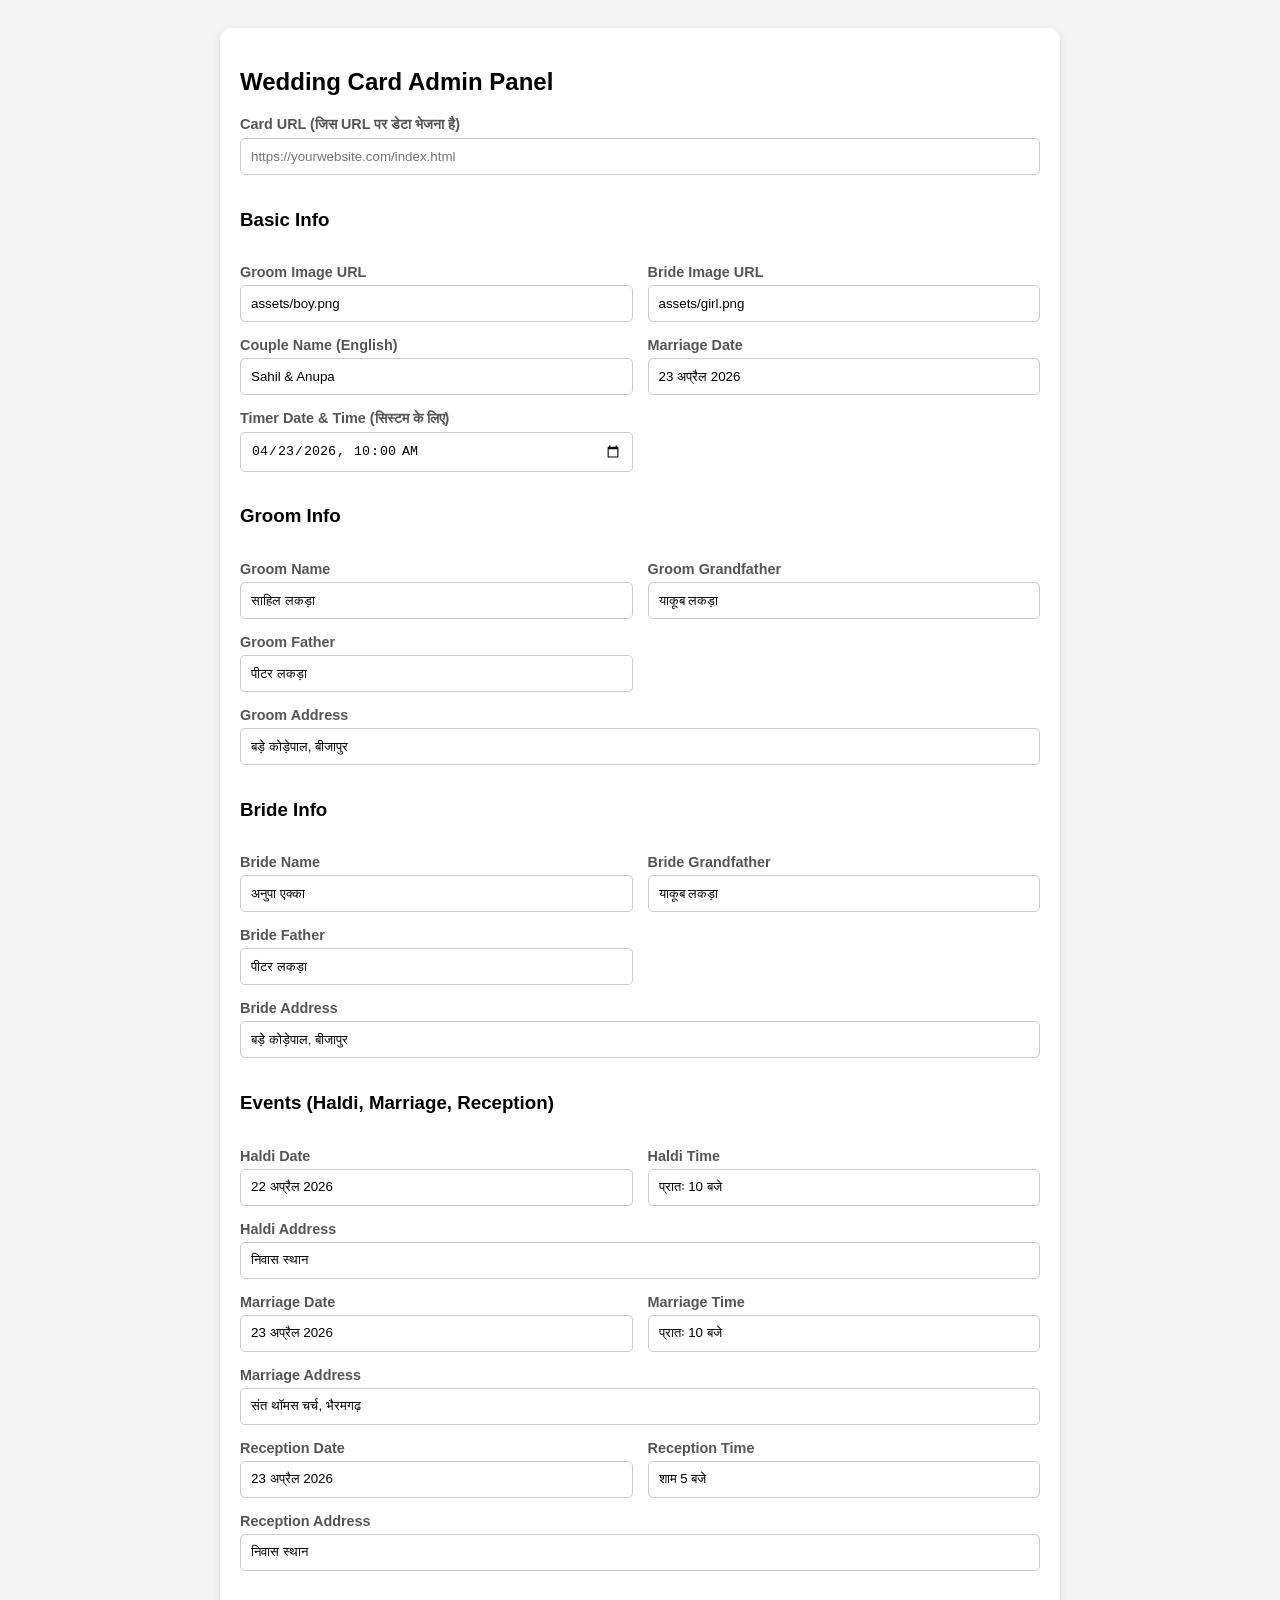
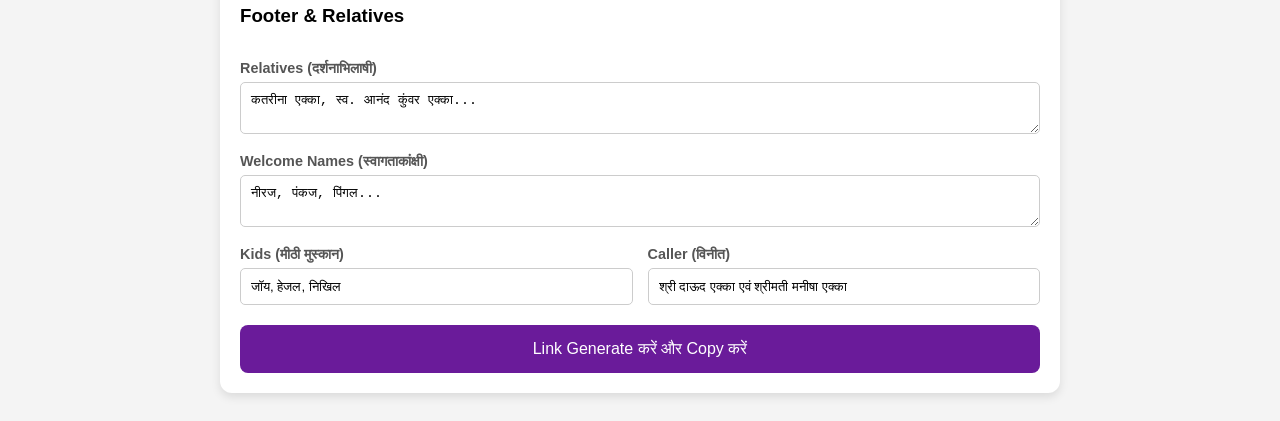
==== index.html @ 6f0436c8 "Add files via upload" ====
<!DOCTYPE html>
<html lang="hi">
<head>
    <meta charset="UTF-8">
    <title>Wedding Card Link Generator</title>
    <style>
        body {
            font-family: sans-serif;
            background: #f4f4f4;
            padding: 20px;
        }
        .admin-card {
            max-width: 800px;
            margin: auto;
            background: white;
            padding: 20px;
            border-radius: 12px;
            box-shadow: 0 4px 10px rgba(0,0,0,0.1);
        }
        .grid {
            display: grid;
            grid-template-columns: 1fr 1fr;
            gap: 15px;
        }
        .full {
            grid-column: span 2;
        }
        label {
            display: block;
            font-weight: bold;
            margin-bottom: 5px;
            color: #555;
            font-size: 0.9rem;
        }
        input, textarea {
            width: 100%;
            padding: 10px;
            border: 1px solid #ccc;
            border-radius: 5px;
            box-sizing: border-box;
        }
        button {
            background: #6a1b9a;
            color: white;
            border: none;
            padding: 15px;
            border-radius: 8px;
            cursor: pointer;
            width: 100%;
            font-size: 1rem;
            margin-top: 20px;
            transition: background 0.3s;
        }
        button:hover {
            background: #4a148c;
        }
        button:disabled {
            background: #9c27b0;
            cursor: not-allowed;
        }
        #result {
            margin-top: 20px;
            background: #e8f5e9;
            padding: 15px;
            border-radius: 8px;
            display: none;
            word-break: break-all;
        }
        .short-link {
            font-size: 1.2rem;
            color: #d32f2f;
            font-weight: bold;
            margin-bottom: 10px;
            display: block;
        }
    </style>
</head>
<body>

    <div class="admin-card">
        <h2>Wedding Card Admin Panel</h2>
        <div class="grid">
            <div class="full">
                <label>Card URL (जिस URL पर डेटा भेजना है)</label>
                <input type="text" id="baseUrl" placeholder="https://yourwebsite.com/index.html">
            </div>

            <div class="full">
                <h3>Basic Info</h3>
            </div>
            <div>
                <label>Groom Image URL</label><input type="text" id="g_Image" value="assets/boy.png">
            </div>
            <div>
                <label>Bride Image URL</label><input type="text" id="b_Image" value="assets/girl.png">
            </div>

            <div>
                <label>Couple Name (English)</label><input type="text" id="coupleEnglishName" value="Sahil & Anupa">
            </div>
            <div>
                <label>Marriage Date</label><input type="text" id="marriageDate" value="23 अप्रैल 2026">
            </div>
            <div>
                <label>Timer Date & Time (सिस्टम के लिए)</label><input type="datetime-local" id="timerDate" value="2026-04-23T10:00">
            </div>


            <div class="full">
                <h3>Groom Info</h3>
            </div>
            <div>
                <label>Groom Name</label><input type="text" id="g_Name" value="साहिल लकड़ा">
            </div>
            <div>
                <label>Groom Grandfather</label><input type="text" id="g_grandfatherName" value="याकूब लकड़ा">
            </div>
            <div>
                <label>Groom Father</label><input type="text" id="g_fatherName" value="पीटर लकड़ा">
            </div>
            <div class="full">
                <label>Groom Address</label><input type="text" id="g_Address" value="बड़े कोड़ेपाल, बीजापुर">
            </div>

            <div class="full">
                <h3>Bride Info</h3>
            </div>
            <div>
                <label>Bride Name</label><input type="text" id="b_Name" value="अनुपा एक्का">
            </div>
            <div>
                <label>Bride Grandfather</label><input type="text" id="b_grandfatherName" value="याकूब लकड़ा">
            </div>
            <div>
                <label>Bride Father</label><input type="text" id="b_fatherName" value="पीटर लकड़ा">
            </div>
            <div class="full">
                <label>Bride Address</label><input type="text" id="b_Address" value="बड़े कोड़ेपाल, बीजापुर">
            </div>

            <div class="full">
                <h3>Events (Haldi, Marriage, Reception)</h3>
            </div>

            <div>
                <label>Haldi Date</label><input type="text" id="haldiDate" value="22 अप्रैल 2026">
            </div>
            <div>
                <label>Haldi Time</label><input type="text" id="haldiTime" value="प्रातः 10 बजे">
            </div>
            <div class="full">
                <label>Haldi Address</label><input type="text" id="haldiAddress" value="निवास स्थान">
            </div>

            <div>
                <label>Marriage Date</label><input type="text" id="marriageDate" value="23 अप्रैल 2026">
            </div>
            <div>
                <label>Marriage Time</label><input type="text" id="marriageTime" value="प्रातः 10 बजे">
            </div>
            <div class="full">
                <label>Marriage Address</label><input type="text" id="marriageAddress" value="संत थॉमस चर्च, भैरमगढ़">
            </div>

            <div>
                <label>Reception Date</label><input type="text" id="receptionDate" value="23 अप्रैल 2026">
            </div>
            <div>
                <label>Reception Time</label><input type="text" id="receptionTime" value="शाम 5 बजे">
            </div>
            <div class="full">
                <label>Reception Address</label><input type="text" id="receptionAddress" value="निवास स्थान">
            </div>

            <div class="full">
                <h3>Footer & Relatives</h3>
            </div>
            <div class="full">
                <label>Relatives (दर्शनाभिलाषी)</label><textarea id="b_relativesName">कतरीना एक्का, स्व. आनंद कुंवर एक्का...</textarea>
            </div>
            <div class="full">
                <label>Welcome Names (स्वागताकांक्षी)</label><textarea id="b_welcomeName">नीरज, पंकज, पिंगल...</textarea>
            </div>
            <div>
                <label>Kids (मीठी मुस्कान)</label><input type="text" id="b_childrenName" value="जॉय, हेजल, निखिल">
            </div>
            <div>
                <label>Caller (विनीत)</label><input type="text" id="b_callerName" value="श्री दाऊद एक्का एवं श्रीमती मनीषा एक्का">
            </div>
        </div>

        <button id="genBtn" onclick="generateLink()">Link Generate करें और Copy करें</button>

        <div id="result">
            <span class="short-link" id="shortLinkText"></span>
            <strong>Original Long Link:</strong><br>
            <span id="linkText" style="font-size: 0.8rem; color: #666;"></span>
        </div>
    </div>

    <script>
        
        
        // keval ek hi script hai single script hai
        async function generateLink() {
            const baseUrlInput = document.getElementById('baseUrl').value;
            const btn = document.getElementById('genBtn');

            if (!baseUrlInput) {
                alert("कृपया Base URL डालें (जैसे: https://yourwebsite.com/index.html)");
                return;
            }

            // Button Loading State
            btn.disabled = true;
            btn.innerText = "लिंक बन रहा है, कृपया प्रतीक्षा करें...";

            let baseUrl = baseUrlInput.split('?')[0];

            // Added Missing Reception Fields here
            const fields = [
                'coupleEnglishName',
                'g_Image',
                'b_Image',
                'g_Name',
                'g_grandfatherName',
                'g_fatherName',
                'g_Address',
                'b_Name',
                'b_grandfatherName',
                'b_fatherName',
                'b_Address',
                'haldiDate',
                'haldiTime',
                'haldiAddress',
                'marriageDate',
                'timerDate',
                'marriageTime',
                'marriageAddress',
                'receptionDate',
                'receptionTime',
                'receptionAddress',
                'b_relativesName',
                'b_welcomeName',
                'b_childrenName',
                'b_callerName'
            ];

            let data = {};
            fields.forEach(id => {
                const val = document.getElementById(id).value;
                data[id] = val;
            });

            try {
                // Encoding Data
                const jsonStr = JSON.stringify(data);
                const utf8Str = unescape(encodeURIComponent(jsonStr));
                const base64 = btoa(utf8Str);
                const safeBase64 = base64.replace(/\+/g, '-').replace(/\//g, '_').replace(/=+$/, '');
                const finalLongLink = baseUrl + "?v=" + safeBase64;

                // TinyURL API Call for Shortening
                const response = await fetch(`https://tinyurl.com/api-create.php?url=${encodeURIComponent(finalLongLink)}`);

                if (response.ok) {
                    const shortUrl = await response.text();

                    document.getElementById('result').style.display = 'block';
                    document.getElementById('shortLinkText').innerText = "Short Link: " + shortUrl;
                    document.getElementById('linkText').innerText = finalLongLink;

                    // Copy Short Link to Clipboard
                    await navigator.clipboard.writeText(shortUrl);
                    alert("छोटा लिंक सफलतापूर्वक जनरेट और कॉपी हो गया है!");
                } else {
                    throw new Error("Shortener API failed");
                }

            } catch (err) {
                console.error(err);
                alert("लिंक छोटा करने में समस्या आई। लंबा लिंक दिखाया जा रहा है।");
                // Fallback to Long Link if API fails
                document.getElementById('result').style.display = 'block';
                document.getElementById('linkText').innerText = finalLongLink;
            } finally {
                // Reset Button
                btn.disabled = false;
                btn.innerText = "Link Generate करें और Copy करें";
            }
        }
    </script>

</body>
</html>
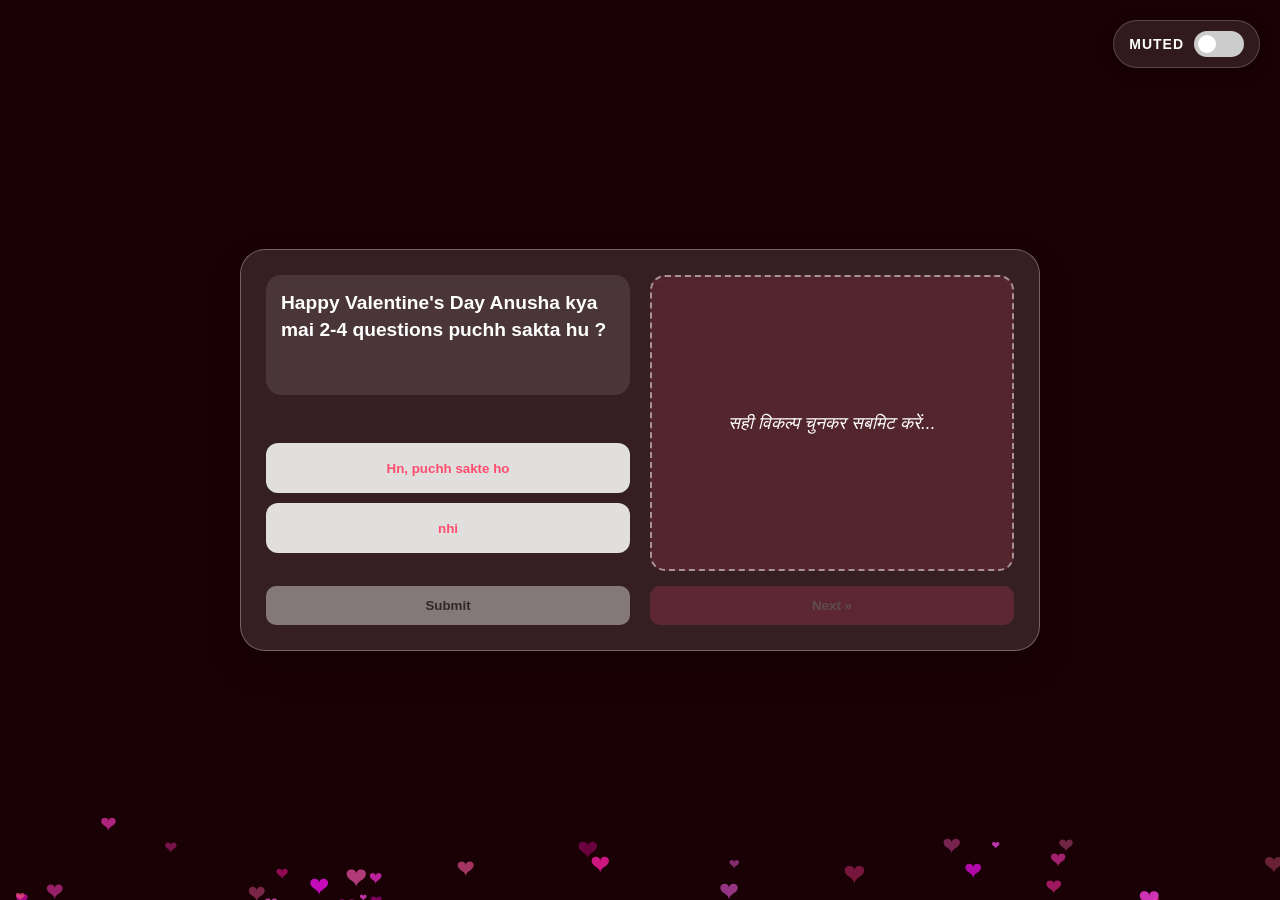
==== commit e8c2fcd7: "Rename anusha.html to index.html" ====
--- a/index.html
+++ b/index.html
@@ -2,294 +2,84 @@
 <html lang="hi">
 <head>
     <meta charset="UTF-8">
-    <title>Wedding Card Link Generator</title>
-    <style>
-        body {
-            font-family: sans-serif;
-            background: #f4f4f4;
-            padding: 20px;
-        }
-        .admin-card {
-            max-width: 800px;
-            margin: auto;
-            background: white;
-            padding: 20px;
-            border-radius: 12px;
-            box-shadow: 0 4px 10px rgba(0,0,0,0.1);
-        }
-        .grid {
-            display: grid;
-            grid-template-columns: 1fr 1fr;
-            gap: 15px;
-        }
-        .full {
-            grid-column: span 2;
-        }
-        label {
-            display: block;
-            font-weight: bold;
-            margin-bottom: 5px;
-            color: #555;
-            font-size: 0.9rem;
-        }
-        input, textarea {
-            width: 100%;
-            padding: 10px;
-            border: 1px solid #ccc;
-            border-radius: 5px;
-            box-sizing: border-box;
-        }
-        button {
-            background: #6a1b9a;
-            color: white;
-            border: none;
-            padding: 15px;
-            border-radius: 8px;
-            cursor: pointer;
-            width: 100%;
-            font-size: 1rem;
-            margin-top: 20px;
-            transition: background 0.3s;
-        }
-        button:hover {
-            background: #4a148c;
-        }
-        button:disabled {
-            background: #9c27b0;
-            cursor: not-allowed;
-        }
-        #result {
-            margin-top: 20px;
-            background: #e8f5e9;
-            padding: 15px;
-            border-radius: 8px;
-            display: none;
-            word-break: break-all;
-        }
-        .short-link {
-            font-size: 1.2rem;
-            color: #d32f2f;
-            font-weight: bold;
-            margin-bottom: 10px;
-            display: block;
-        }
-    </style>
+    <meta name="viewport" content="width=device-width, initial-scale=1.0">
+    <title>Love Animated Background</title>
+    <link rel="stylesheet" href="style.css">
+    
+    
 </head>
 <body>
 
-    <div class="admin-card">
-        <h2>Wedding Card Admin Panel</h2>
-        <div class="grid">
-            <div class="full">
-                <label>Card URL (जिस URL पर डेटा भेजना है)</label>
-                <input type="text" id="baseUrl" placeholder="https://yourwebsite.com/index.html">
+
+
+
+    <canvas id="heartCanvas"></canvas>
+
+
+
+    <audio id="bgMusic" loop>
+        <source src="mood.mp3" type="audio/mpeg">
+        आपका ब्राउज़र ऑडियो टैग को सपोर्ट नहीं करता है।
+    </audio>
+
+
+
+    <div class="music-controller">
+        <span class="status-text" id="musicStatus">Muted</span>
+        <label class="switch">
+            <input type="checkbox" id="musicToggle">
+            <span class="slider"></span>
+        </label>
+    </div>
+
+
+
+    <div class="quiz-wrapper">
+        <div class="quiz-card" id="quizCard">
+
+
+            <div class="card-content" id="mainQuizUI">
+                <div class="box-left">
+                    <div class="question-container">
+                        <h2 id="questionText">सवाल लोड हो रहा है...</h2>
+                    </div>
+                    <div class="options-container" id="optionsBox">
+                        <button class="option-btn" id="optA" onclick="selectOption(0)"></button>
+                        <button class="option-btn" id="optB" onclick="selectOption(1)"></button>
+                    </div>
+                    <button id="submitBtn" onclick="submitAnswer()" disabled>Submit</button>
+                </div>
+
+                <div class="box-right">
+                    <div class="response-box" id="responseDisplay">
+                        सही विकल्प चुनकर सबमिट करें...
+                    </div>
+                    <button id="nextBtn" onclick="nextQuestion()" disabled>Next &raquo;</button>
+                </div>
             </div>
 
-            <div class="full">
-                <h3>Basic Info</h3>
+            <div class="final-container" id="finalMsg" style="display: none;">
+                
+                <p>
+                    HAPPY VALENTINE'S DAY ANUSHA 🤗
+                </p>
+                <p>
+                    <br> your gift is here
+                </p>
+                <a href="https://youtube.com/shorts/TMDl5xhjgIE?si=Tup3Hl7WNehYfUTs" target="_blank" class="yt-link">Open 💌</a>
             </div>
-            <div>
-                <label>Groom Image URL</label><input type="text" id="g_Image" value="assets/boy.png">
-            </div>
-            <div>
-                <label>Bride Image URL</label><input type="text" id="b_Image" value="assets/girl.png">
-            </div>
-
-            <div>
-                <label>Couple Name (English)</label><input type="text" id="coupleEnglishName" value="Sahil & Anupa">
-            </div>
-            <div>
-                <label>Marriage Date</label><input type="text" id="marriageDate" value="23 अप्रैल 2026">
-            </div>
-            <div>
-                <label>Timer Date & Time (सिस्टम के लिए)</label><input type="datetime-local" id="timerDate" value="2026-04-23T10:00">
-            </div>
-
-
-            <div class="full">
-                <h3>Groom Info</h3>
-            </div>
-            <div>
-                <label>Groom Name</label><input type="text" id="g_Name" value="साहिल लकड़ा">
-            </div>
-            <div>
-                <label>Groom Grandfather</label><input type="text" id="g_grandfatherName" value="याकूब लकड़ा">
-            </div>
-            <div>
-                <label>Groom Father</label><input type="text" id="g_fatherName" value="पीटर लकड़ा">
-            </div>
-            <div class="full">
-                <label>Groom Address</label><input type="text" id="g_Address" value="बड़े कोड़ेपाल, बीजापुर">
-            </div>
-
-            <div class="full">
-                <h3>Bride Info</h3>
-            </div>
-            <div>
-                <label>Bride Name</label><input type="text" id="b_Name" value="अनुपा एक्का">
-            </div>
-            <div>
-                <label>Bride Grandfather</label><input type="text" id="b_grandfatherName" value="याकूब लकड़ा">
-            </div>
-            <div>
-                <label>Bride Father</label><input type="text" id="b_fatherName" value="पीटर लकड़ा">
-            </div>
-            <div class="full">
-                <label>Bride Address</label><input type="text" id="b_Address" value="बड़े कोड़ेपाल, बीजापुर">
-            </div>
-
-            <div class="full">
-                <h3>Events (Haldi, Marriage, Reception)</h3>
-            </div>
-
-            <div>
-                <label>Haldi Date</label><input type="text" id="haldiDate" value="22 अप्रैल 2026">
-            </div>
-            <div>
-                <label>Haldi Time</label><input type="text" id="haldiTime" value="प्रातः 10 बजे">
-            </div>
-            <div class="full">
-                <label>Haldi Address</label><input type="text" id="haldiAddress" value="निवास स्थान">
-            </div>
-
-            <div>
-                <label>Marriage Date</label><input type="text" id="marriageDate" value="23 अप्रैल 2026">
-            </div>
-            <div>
-                <label>Marriage Time</label><input type="text" id="marriageTime" value="प्रातः 10 बजे">
-            </div>
-            <div class="full">
-                <label>Marriage Address</label><input type="text" id="marriageAddress" value="संत थॉमस चर्च, भैरमगढ़">
-            </div>
-
-            <div>
-                <label>Reception Date</label><input type="text" id="receptionDate" value="23 अप्रैल 2026">
-            </div>
-            <div>
-                <label>Reception Time</label><input type="text" id="receptionTime" value="शाम 5 बजे">
-            </div>
-            <div class="full">
-                <label>Reception Address</label><input type="text" id="receptionAddress" value="निवास स्थान">
-            </div>
-
-            <div class="full">
-                <h3>Footer & Relatives</h3>
-            </div>
-            <div class="full">
-                <label>Relatives (दर्शनाभिलाषी)</label><textarea id="b_relativesName">कतरीना एक्का, स्व. आनंद कुंवर एक्का...</textarea>
-            </div>
-            <div class="full">
-                <label>Welcome Names (स्वागताकांक्षी)</label><textarea id="b_welcomeName">नीरज, पंकज, पिंगल...</textarea>
-            </div>
-            <div>
-                <label>Kids (मीठी मुस्कान)</label><input type="text" id="b_childrenName" value="जॉय, हेजल, निखिल">
-            </div>
-            <div>
-                <label>Caller (विनीत)</label><input type="text" id="b_callerName" value="श्री दाऊद एक्का एवं श्रीमती मनीषा एक्का">
-            </div>
-        </div>
-
-        <button id="genBtn" onclick="generateLink()">Link Generate करें और Copy करें</button>
-
-        <div id="result">
-            <span class="short-link" id="shortLinkText"></span>
-            <strong>Original Long Link:</strong><br>
-            <span id="linkText" style="font-size: 0.8rem; color: #666;"></span>
         </div>
     </div>
 
-    <script>
+
+
+
+
+
+
+
+    <script src="script.js">
         
-        
-        // keval ek hi script hai single script hai
-        async function generateLink() {
-            const baseUrlInput = document.getElementById('baseUrl').value;
-            const btn = document.getElementById('genBtn');
-
-            if (!baseUrlInput) {
-                alert("कृपया Base URL डालें (जैसे: https://yourwebsite.com/index.html)");
-                return;
-            }
-
-            // Button Loading State
-            btn.disabled = true;
-            btn.innerText = "लिंक बन रहा है, कृपया प्रतीक्षा करें...";
-
-            let baseUrl = baseUrlInput.split('?')[0];
-
-            // Added Missing Reception Fields here
-            const fields = [
-                'coupleEnglishName',
-                'g_Image',
-                'b_Image',
-                'g_Name',
-                'g_grandfatherName',
-                'g_fatherName',
-                'g_Address',
-                'b_Name',
-                'b_grandfatherName',
-                'b_fatherName',
-                'b_Address',
-                'haldiDate',
-                'haldiTime',
-                'haldiAddress',
-                'marriageDate',
-                'timerDate',
-                'marriageTime',
-                'marriageAddress',
-                'receptionDate',
-                'receptionTime',
-                'receptionAddress',
-                'b_relativesName',
-                'b_welcomeName',
-                'b_childrenName',
-                'b_callerName'
-            ];
-
-            let data = {};
-            fields.forEach(id => {
-                const val = document.getElementById(id).value;
-                data[id] = val;
-            });
-
-            try {
-                // Encoding Data
-                const jsonStr = JSON.stringify(data);
-                const utf8Str = unescape(encodeURIComponent(jsonStr));
-                const base64 = btoa(utf8Str);
-                const safeBase64 = base64.replace(/\+/g, '-').replace(/\//g, '_').replace(/=+$/, '');
-                const finalLongLink = baseUrl + "?v=" + safeBase64;
-
-                // TinyURL API Call for Shortening
-                const response = await fetch(`https://tinyurl.com/api-create.php?url=${encodeURIComponent(finalLongLink)}`);
-
-                if (response.ok) {
-                    const shortUrl = await response.text();
-
-                    document.getElementById('result').style.display = 'block';
-                    document.getElementById('shortLinkText').innerText = "Short Link: " + shortUrl;
-                    document.getElementById('linkText').innerText = finalLongLink;
-
-                    // Copy Short Link to Clipboard
-                    await navigator.clipboard.writeText(shortUrl);
-                    alert("छोटा लिंक सफलतापूर्वक जनरेट और कॉपी हो गया है!");
-                } else {
-                    throw new Error("Shortener API failed");
-                }
-
-            } catch (err) {
-                console.error(err);
-                alert("लिंक छोटा करने में समस्या आई। लंबा लिंक दिखाया जा रहा है।");
-                // Fallback to Long Link if API fails
-                document.getElementById('result').style.display = 'block';
-                document.getElementById('linkText').innerText = finalLongLink;
-            } finally {
-                // Reset Button
-                btn.disabled = false;
-                btn.innerText = "Link Generate करें और Copy करें";
-            }
-        }
     </script>
-
 </body>
-</html>+</html>
--- a/style.css
+++ b/style.css
@@ -0,0 +1,277 @@
+/* मार्जिन और पैडिंग को पूरी तरह खत्म करना */
+* {
+    margin: 0;
+    padding: 0;
+    box-sizing: border-box;
+}
+
+body {
+    width: 100vw;
+    height: 100vh;
+    overflow: hidden;
+    /* स्क्रॉल बार छुपाने के लिए */
+    background-color: #1a0105;
+    /* गहरा रेड/ब्लैक थीम */
+    font-family: 'Arial', sans-serif;
+}
+
+#heartCanvas {
+    position: absolute;
+    top: 0;
+    left: 0;
+    width: 100%;
+    height: 100%;
+    z-index: -1;
+    /* ताकि कंटेंट इसके ऊपर रहे */
+}
+
+
+
+
+
+
+
+
+
+
+
+
+
+
+
+/* कंट्रोलर को टॉप राइट में फिक्स करना */
+.music-controller {
+    position: fixed;
+    top: 20px;
+    right: 20px;
+    display: flex;
+    align-items: center;
+    gap: 10px;
+    background: rgba(255, 255, 255, 0.1);
+    /* हल्का ट्रांसपेरेंट */
+    padding: 10px 15px;
+    border-radius: 50px;
+    backdrop-filter: blur(10px);
+    /* ग्लास इफेक्ट */
+    border: 1px solid rgba(255, 255, 255, 0.2);
+    z-index: 1000;
+    box-shadow: 0 4px 15px rgba(0, 0, 0, 0.3);
+}
+
+.status-text {
+    color: white;
+    font-size: 14px;
+    font-weight: bold;
+    text-transform: uppercase;
+    letter-spacing: 1px;
+}
+
+/* टॉगल स्विच का मुख्य ढांचा */
+.switch {
+    position: relative;
+    display: inline-block;
+    width: 50px;
+    height: 26px;
+}
+
+/* चेकबॉक्स को छुपाना */
+.switch input {
+    opacity: 0;
+    width: 0;
+    height: 0;
+}
+
+/* स्लाइडर की डिजाइन */
+.slider {
+    position: absolute;
+    cursor: pointer;
+    top: 0;
+    left: 0;
+    right: 0;
+    bottom: 0;
+    background-color: #ccc;
+    transition: .4s;
+    border-radius: 34px;
+}
+
+.slider:before {
+    position: absolute;
+    content: "";
+    height: 18px;
+    width: 18px;
+    left: 4px;
+    bottom: 4px;
+    background-color: white;
+    transition: .4s;
+    border-radius: 50%;
+}
+
+/* एक्टिव होने पर रंग (Unmute) */
+input:checked + .slider {
+    background-color: #ff4d6d;
+    /* लव थीम से मैच करता हुआ पिंक/रेड */
+}
+
+input:checked + .slider:before {
+    transform: translateX(24px);
+}
+
+
+
+
+
+
+
+
+
+
+
+/* quiz ---------------*/
+
+/* Container adjustments */
+.quiz-wrapper {
+    position: absolute;
+    top: 50%;
+    left: 50%;
+    transform: translate(-50%, -50%);
+    width: 95%;
+    max-width: 800px;
+    /* चौड़ाई बढ़ाई गई ताकि दो बॉक्स आ सकें */
+}
+
+.quiz-card {
+    background: rgba(255, 255, 255, 0.12);
+    backdrop-filter: blur(20px);
+    border-radius: 25px;
+    padding: 25px;
+    border: 1px solid rgba(255, 255, 255, 0.3);
+    box-shadow: 0 15px 35px rgba(0,0,0,0.2);
+    min-height: 400px;
+}
+
+/* Flex layout for two boxes */
+.card-content {
+    display: flex;
+    gap: 20px;
+    flex-wrap: wrap;
+    /* मोबाइल के लिए */
+}
+
+.box-left, .box-right {
+    flex: 1;
+    min-width: 300px;
+    display: flex;
+    flex-direction: column;
+    justify-content: space-between;
+    height: 350px;
+    /* Fixed Height */
+}
+
+/* Question Area */
+.question-container {
+    background: rgba(255, 255, 255, 0.1);
+    padding: 15px;
+    border-radius: 15px;
+    height: 120px;
+    overflow-y: auto;
+    margin-bottom: 15px;
+}
+
+#questionText {
+    font-size: 1.2rem;
+    color: #fff;
+    line-height: 1.4;
+    margin: 0;
+}
+
+/* Options Styling */
+.options-container {
+    display: flex;
+    flex-direction: column;
+    gap: 10px;
+}
+
+.option-btn {
+    height: 50px;
+    border: none;
+    background: rgba(255, 255, 255, 0.85);
+    border-radius: 12px;
+    cursor: pointer;
+    font-weight: bold;
+    color: #ff4d6d;
+    transition: 0.3s;
+}
+
+.option-btn.selected {
+    background: #ff4d6d;
+    color: #fff;
+    box-shadow: 0 0 15px #ff4d6d;
+}
+
+/* Buttons Style */
+#submitBtn, #nextBtn {
+    padding: 12px;
+    border-radius: 10px;
+    border: none;
+    font-weight: bold;
+    cursor: pointer;
+    transition: 0.3s;
+}
+
+#submitBtn {
+    background: #fff;
+    color: #333;
+}
+#submitBtn:disabled {
+    opacity: 0.4;
+    cursor: not-allowed;
+}
+
+#nextBtn {
+    background: #ff4d6d;
+    color: white;
+    margin-top: 15px;
+}
+#nextBtn:disabled {
+    opacity: 0.2;
+}
+
+/* Response Box Area */
+.response-box {
+    flex-grow: 1;
+    background: rgba(255, 77, 109, 0.15);
+    border: 2px dashed rgba(255, 255, 255, 0.5);
+    padding: 20px;
+    border-radius: 15px;
+    color: #fff;
+    display: flex;
+    align-items: center;
+    justify-content: center;
+    text-align: center;
+    font-style: italic;
+    font-size: 1.1rem;
+}
+
+/* Final Message Styling */
+.final-container {
+    text-align: center;
+    color: white;
+    padding: 40px 10px;
+}
+
+.final-container p {
+    font-size: 14px;
+    font-family: roboto;
+}
+
+.yt-link {
+    display: inline-block;
+    margin-top: 20px;
+    background: #ff0000;
+    color: #fff;
+    padding: 15px 30px;
+    text-decoration: none;
+    border-radius: 50px;
+    font-weight: bold;
+    box-shadow: 0 5px 15px rgba(255, 0, 0, 0.4);
+}
